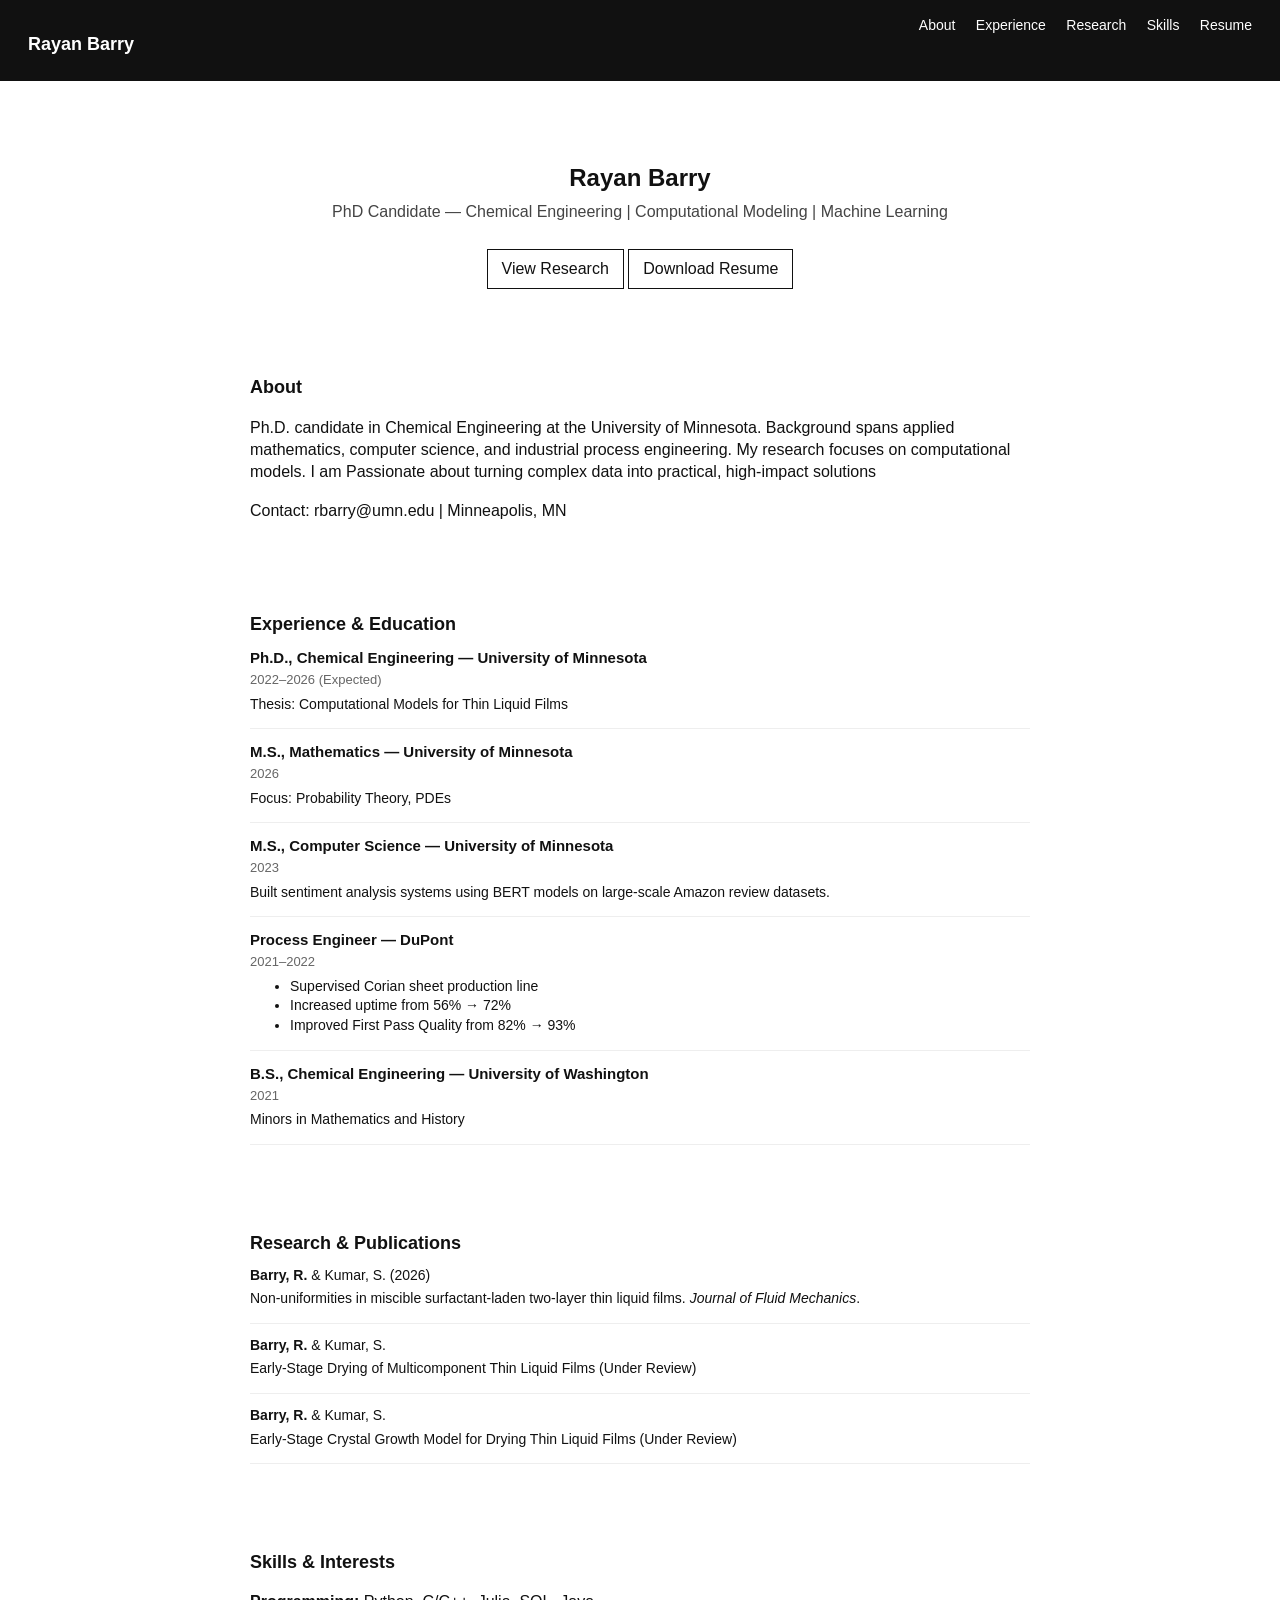
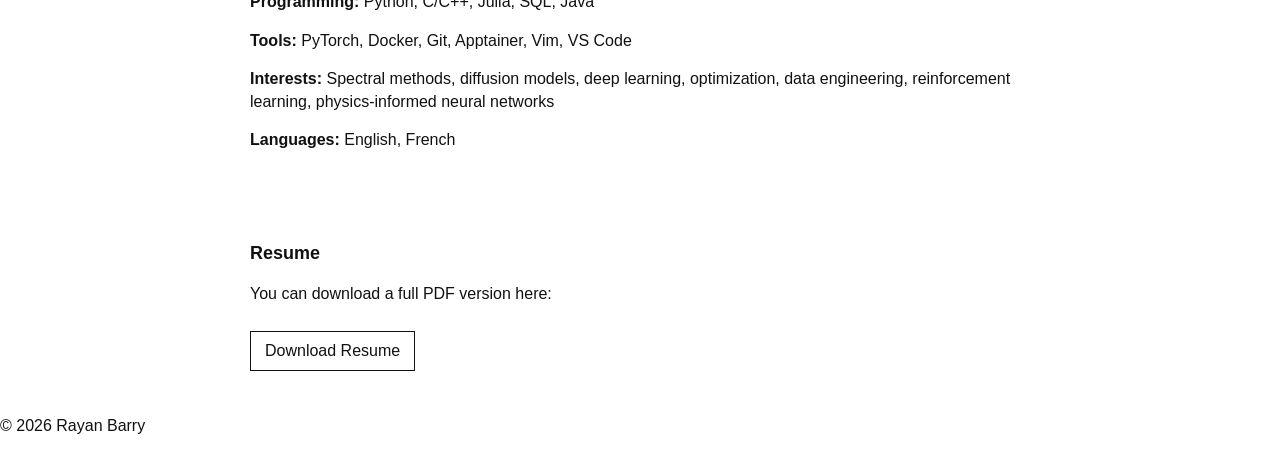
==== index.html @ a2fb9d9c "Update index.html" ====
<!DOCTYPE html>
<html>
<head>
  <meta charset="UTF-8">
  <title>Rayan Barry</title>
  <link rel="stylesheet" href="style.css">
</head>

<body>

<!-- NAV -->
<nav>
  <h2>Rayan Barry</h2>
  <div>
    <a href="#about">About</a>
    <a href="#experience">Experience</a>
    <a href="#research">Research</a>
    <a href="#skills">Skills</a>
    <a href="#resume">Resume</a>
  </div>
</nav>

<!-- HERO -->
<section class="hero">
  <h1>Rayan Barry</h1>
  <p>PhD Candidate — Chemical Engineering | Computational Modeling | Machine Learning</p>

  <div class="buttons">
    <a href="#research">View Research</a>
    <a href="Barry_26_Git.pdf" target="_blank">Download Resume</a>
  </div>
</section>

<!-- ABOUT -->
<section id="about">
  <h2>About</h2>
  <p>
    Ph.D. candidate in Chemical Engineering at the University of Minnesota.
    Background spans applied mathematics, computer science, and industrial process engineering.
    My research focuses on computational models. I am Passionate about turning complex data into practical, high-impact solutions
  </p>

  <p>
    Contact: rbarry@umn.edu | Minneapolis, MN
  </p>
</section>

<!-- EXPERIENCE -->
<section id="experience">
  <h2>Experience & Education</h2>

  <div class="item">
    <h3>Ph.D., Chemical Engineering — University of Minnesota</h3>
    <span>2022–2026 (Expected)</span>
    <p>Thesis: Computational Models for Thin Liquid Films</p>
  </div>

  <div class="item">
    <h3>M.S., Mathematics — University of Minnesota</h3>
    <span>2026</span>
    <p>Focus: Probability Theory, PDEs</p>
  </div>

  <div class="item">
    <h3>M.S., Computer Science — University of Minnesota</h3>
    <span>2023</span>
    <p>
      Built sentiment analysis systems using BERT models on large-scale Amazon review datasets.
    </p>
  </div>

  <div class="item">
    <h3>Process Engineer — DuPont</h3>
    <span>2021–2022</span>
    <ul>
      <li>Supervised Corian sheet production line</li>
      <li>Increased uptime from 56% → 72%</li>
      <li>Improved First Pass Quality from 82% → 93%</li>
    </ul>
  </div>

  <div class="item">
    <h3>B.S., Chemical Engineering — University of Washington</h3>
    <span>2021</span>
    <p>Minors in Mathematics and History</p>
  </div>

</section>

<!-- RESEARCH -->
<section id="research">
  <h2>Research & Publications</h2>

  <div class="item">
    <p><strong>Barry, R.</strong> & Kumar, S. (2026)</p>
    <p>
      Non-uniformities in miscible surfactant-laden two-layer thin liquid films.
      <em>Journal of Fluid Mechanics</em>.
    </p>
  </div>

  <div class="item">
    <p><strong>Barry, R.</strong> & Kumar, S.</p>
    <p>Early-Stage Drying of Multicomponent Thin Liquid Films (Under Review)</p>
  </div>

  <div class="item">
    <p><strong>Barry, R.</strong> & Kumar, S.</p>
    <p>Early-Stage Crystal Growth Model for Drying Thin Liquid Films (Under Review)</p>
  </div>

</section>

<!-- SKILLS -->
<section id="skills">
  <h2>Skills & Interests</h2>

  <p><strong>Programming:</strong> Python, C/C++, Julia, SQL, Java</p>
  <p><strong>Tools:</strong> PyTorch, Docker, Git, Apptainer, Vim, VS Code</p>

  <p>
    <strong>Interests:</strong> Spectral methods, diffusion models, deep learning,
    optimization, data engineering, reinforcement learning, physics-informed neural networks
  </p>

  <p><strong>Languages:</strong> English, French</p>
</section>

<!-- RESUME -->
<section id="resume">
  <h2>Resume</h2>
  <p>You can download a full PDF version here:</p>
  <a class="button" href="Barry_26_Git.pdf" target="_blank">Download Resume</a>
</section>

<footer>
  <p>© 2026 Rayan Barry</p>
</footer>

</body>
</html>
---- style.css ----
body {
  font-family: Arial, sans-serif;
  margin: 0;
  line-height: 1.4;
  background: #ffffff;
  color: #111;
}

/* NAV */
nav {
  display: flex;
  justify-content: space-between;
  padding: 14px 28px;
  background: #111;
  color: white;
}

nav a {
  color: white;
  margin-left: 16px;
  text-decoration: none;
  font-size: 14px;
}

/* HERO */
.hero {
  text-align: center;
  padding: 60px 20px 40px;
  background: white;
}

.hero h1 {
  margin-bottom: 6px;
}

.hero p {
  margin-top: 0;
  color: #444;
}

/* SECTIONS */
section {
  max-width: 780px;
  margin: 0 auto;
  padding: 28px 20px;
}

/* HEADINGS */
h2 {
  margin: 18px 0 10px;
  font-size: 18px;
}

/* EXPERIENCE ITEMS */
.item {
  margin-bottom: 12px;
}

.item h3 {
  margin: 0;
  font-size: 15px;
}

.item span {
  font-size: 13px;
  color: #666;
}

.item p, .item ul {
  margin: 4px 0;
  font-size: 14px;
}

/* BUTTONS */
a.button, .buttons a {
  display: inline-block;
  padding: 8px 14px;
  margin-top: 10px;
  border: 1px solid #111;
  text-decoration: none;
  color: #111;
}

a.button:hover {
  background: #111;
  color: white;
}
.item {
  padding-bottom: 10px;
  border-bottom: 1px solid #eee;
}
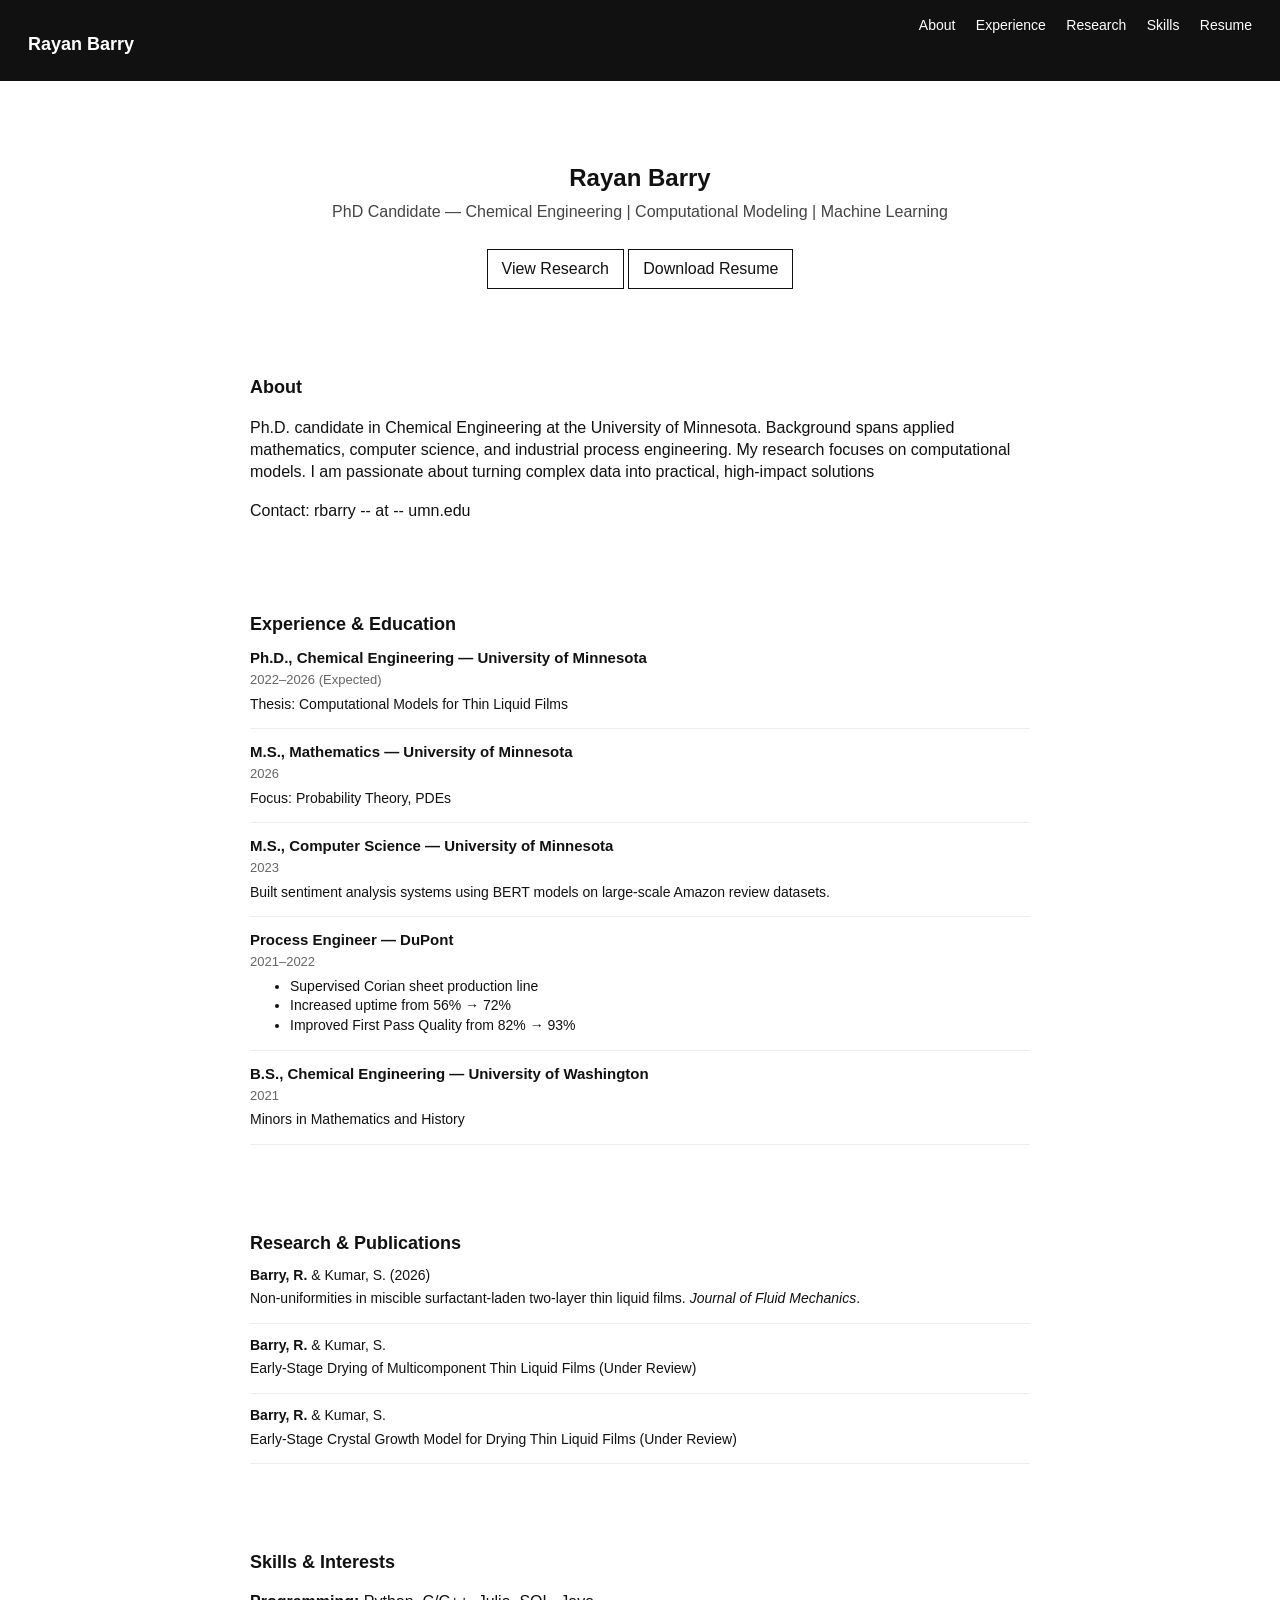
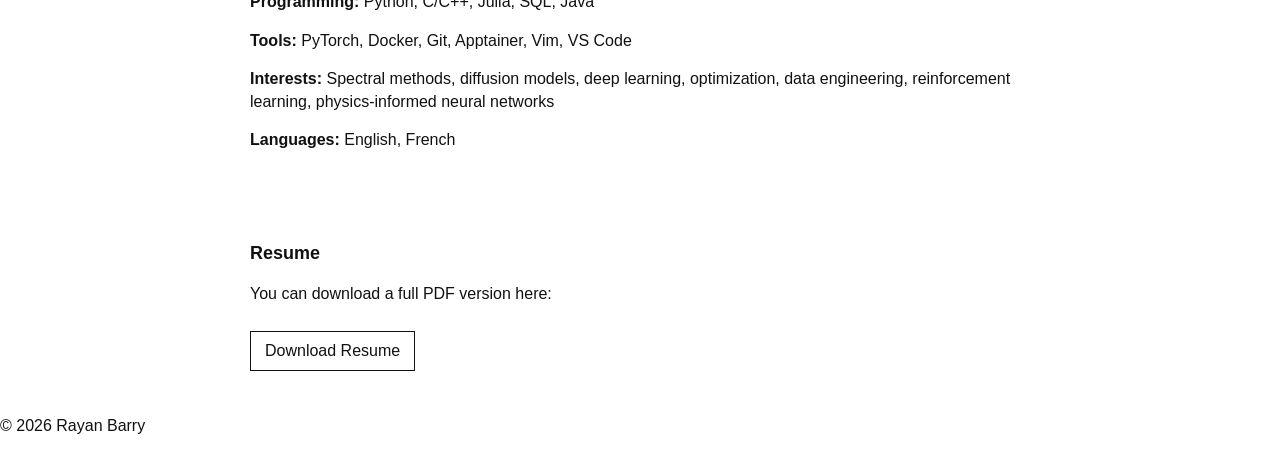
==== commit 21f9331e: "Fix typos in research description and contact email" ====
--- a/index.html
+++ b/index.html
@@ -37,11 +37,11 @@
   <p>
     Ph.D. candidate in Chemical Engineering at the University of Minnesota.
     Background spans applied mathematics, computer science, and industrial process engineering.
-    My research focuses on computational models. I am Passionate about turning complex data into practical, high-impact solutions
+    My research focuses on computational models. I am passionate about turning complex data into practical, high-impact solutions
   </p>
 
   <p>
-    Contact: rbarry@umn.edu | Minneapolis, MN
+    Contact: rbarry -- at -- umn.edu
   </p>
 </section>
 
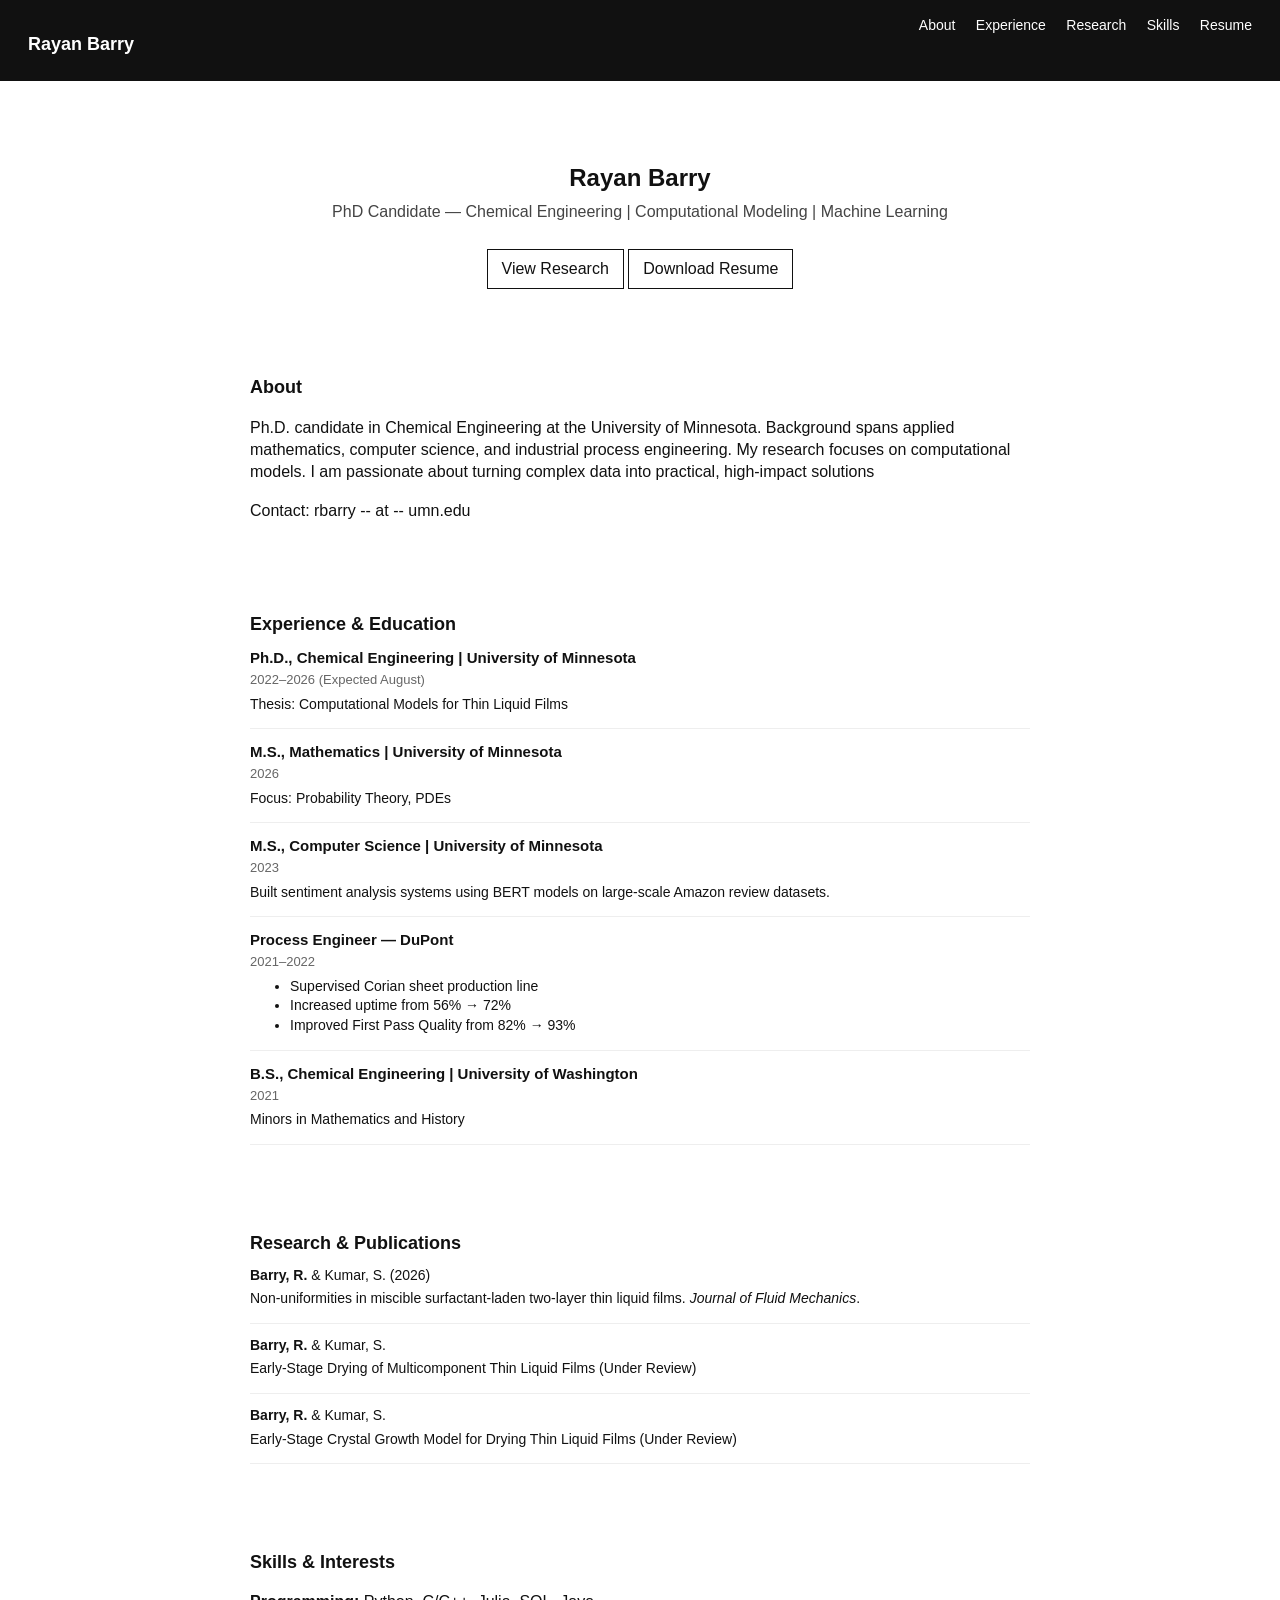
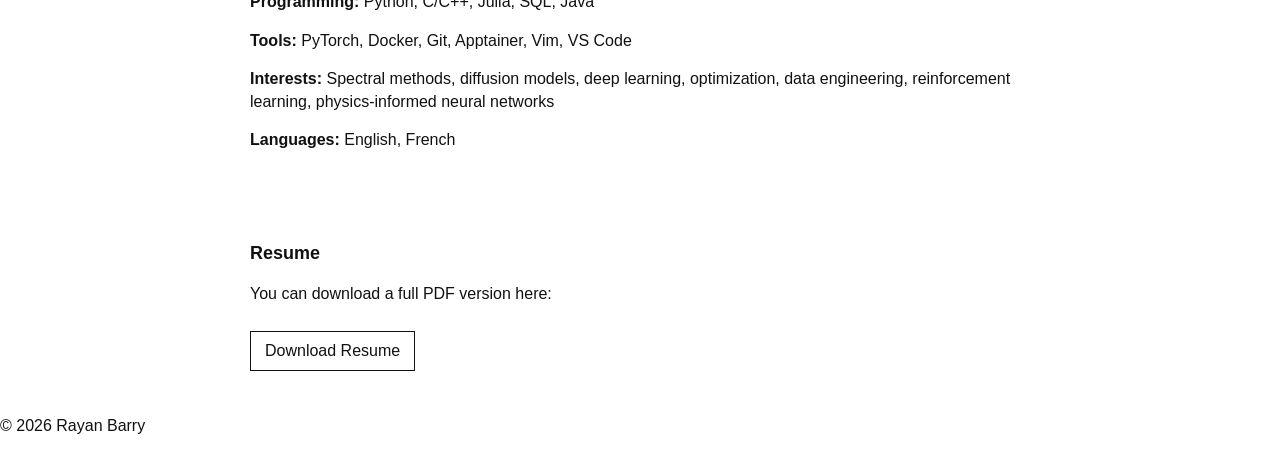
==== commit 3d504231: "Update index.html" ====
--- a/index.html
+++ b/index.html
@@ -50,19 +50,19 @@
   <h2>Experience & Education</h2>
 
   <div class="item">
-    <h3>Ph.D., Chemical Engineering — University of Minnesota</h3>
-    <span>2022–2026 (Expected)</span>
+    <h3>Ph.D., Chemical Engineering | University of Minnesota</h3>
+    <span>2022–2026 (Expected August)</span>
     <p>Thesis: Computational Models for Thin Liquid Films</p>
   </div>
 
   <div class="item">
-    <h3>M.S., Mathematics — University of Minnesota</h3>
+    <h3>M.S., Mathematics | University of Minnesota</h3>
     <span>2026</span>
     <p>Focus: Probability Theory, PDEs</p>
   </div>
 
   <div class="item">
-    <h3>M.S., Computer Science — University of Minnesota</h3>
+    <h3>M.S., Computer Science | University of Minnesota</h3>
     <span>2023</span>
     <p>
       Built sentiment analysis systems using BERT models on large-scale Amazon review datasets.
@@ -80,7 +80,7 @@
   </div>
 
   <div class="item">
-    <h3>B.S., Chemical Engineering — University of Washington</h3>
+    <h3>B.S., Chemical Engineering | University of Washington</h3>
     <span>2021</span>
     <p>Minors in Mathematics and History</p>
   </div>
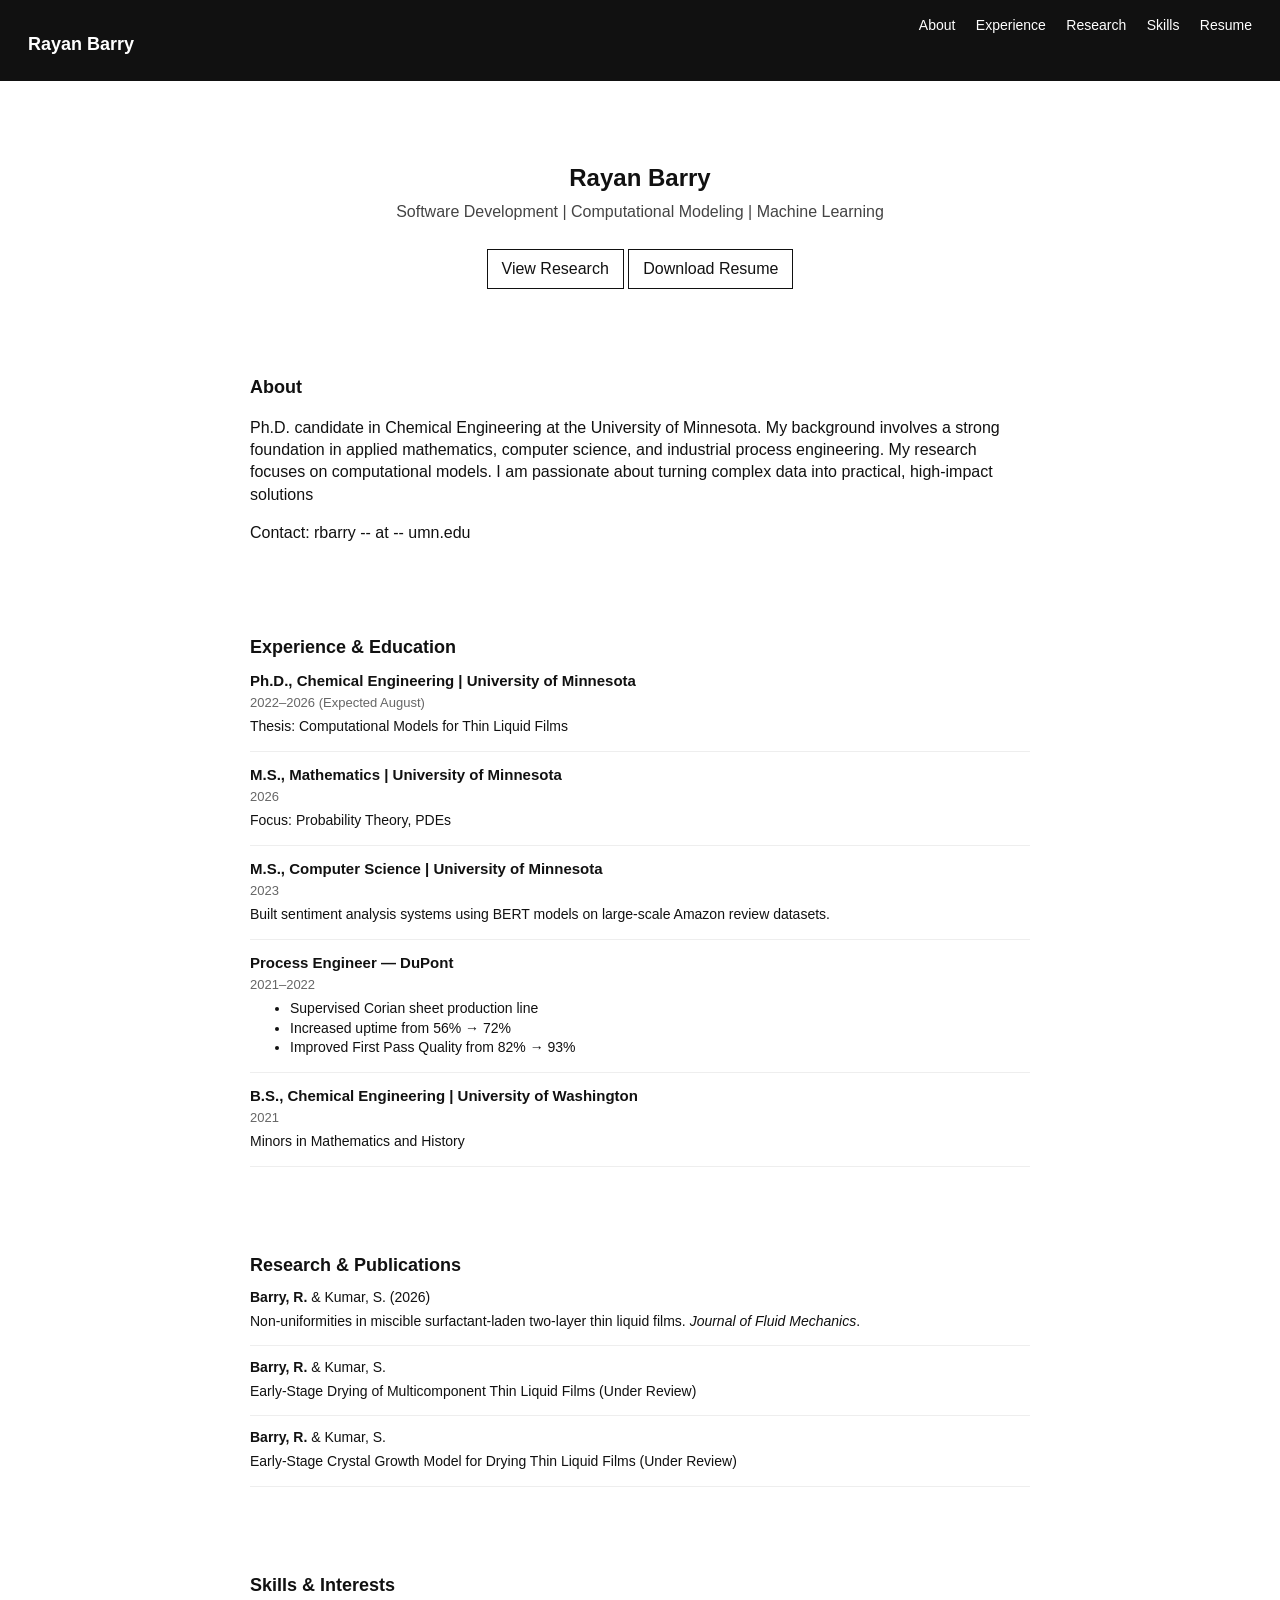
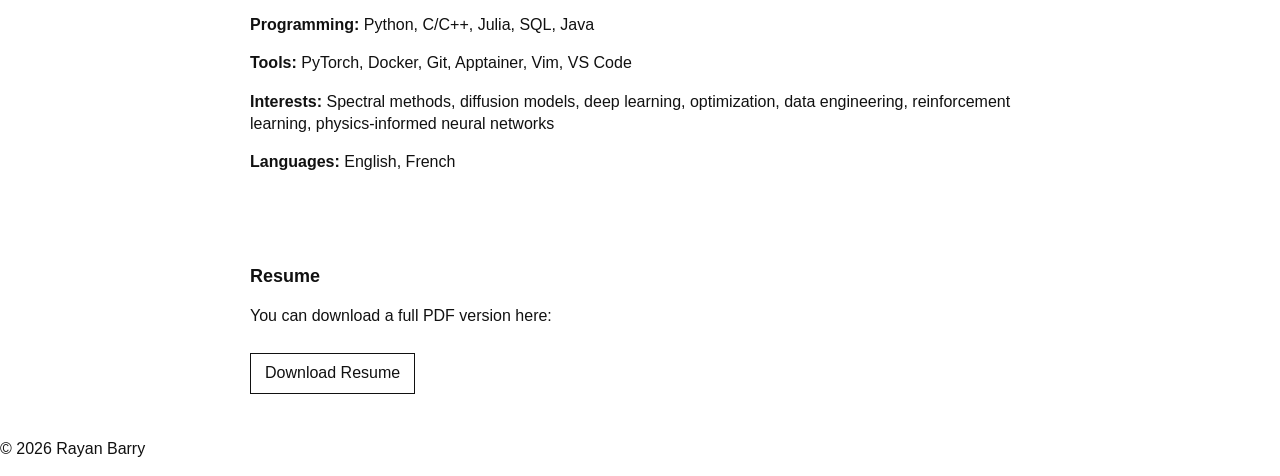
==== commit 1751842b: "Revise hero section and about paragraph Updated the description to reflect a focus on software devel" ====
--- a/index.html
+++ b/index.html
@@ -23,7 +23,7 @@
 <!-- HERO -->
 <section class="hero">
   <h1>Rayan Barry</h1>
-  <p>PhD Candidate — Chemical Engineering | Computational Modeling | Machine Learning</p>
+  <p>Software Development | Computational Modeling | Machine Learning</p>
 
   <div class="buttons">
     <a href="#research">View Research</a>
@@ -36,7 +36,7 @@
   <h2>About</h2>
   <p>
     Ph.D. candidate in Chemical Engineering at the University of Minnesota.
-    Background spans applied mathematics, computer science, and industrial process engineering.
+    My background involves a strong foundation in applied mathematics, computer science, and industrial process engineering.
     My research focuses on computational models. I am passionate about turning complex data into practical, high-impact solutions
   </p>
 
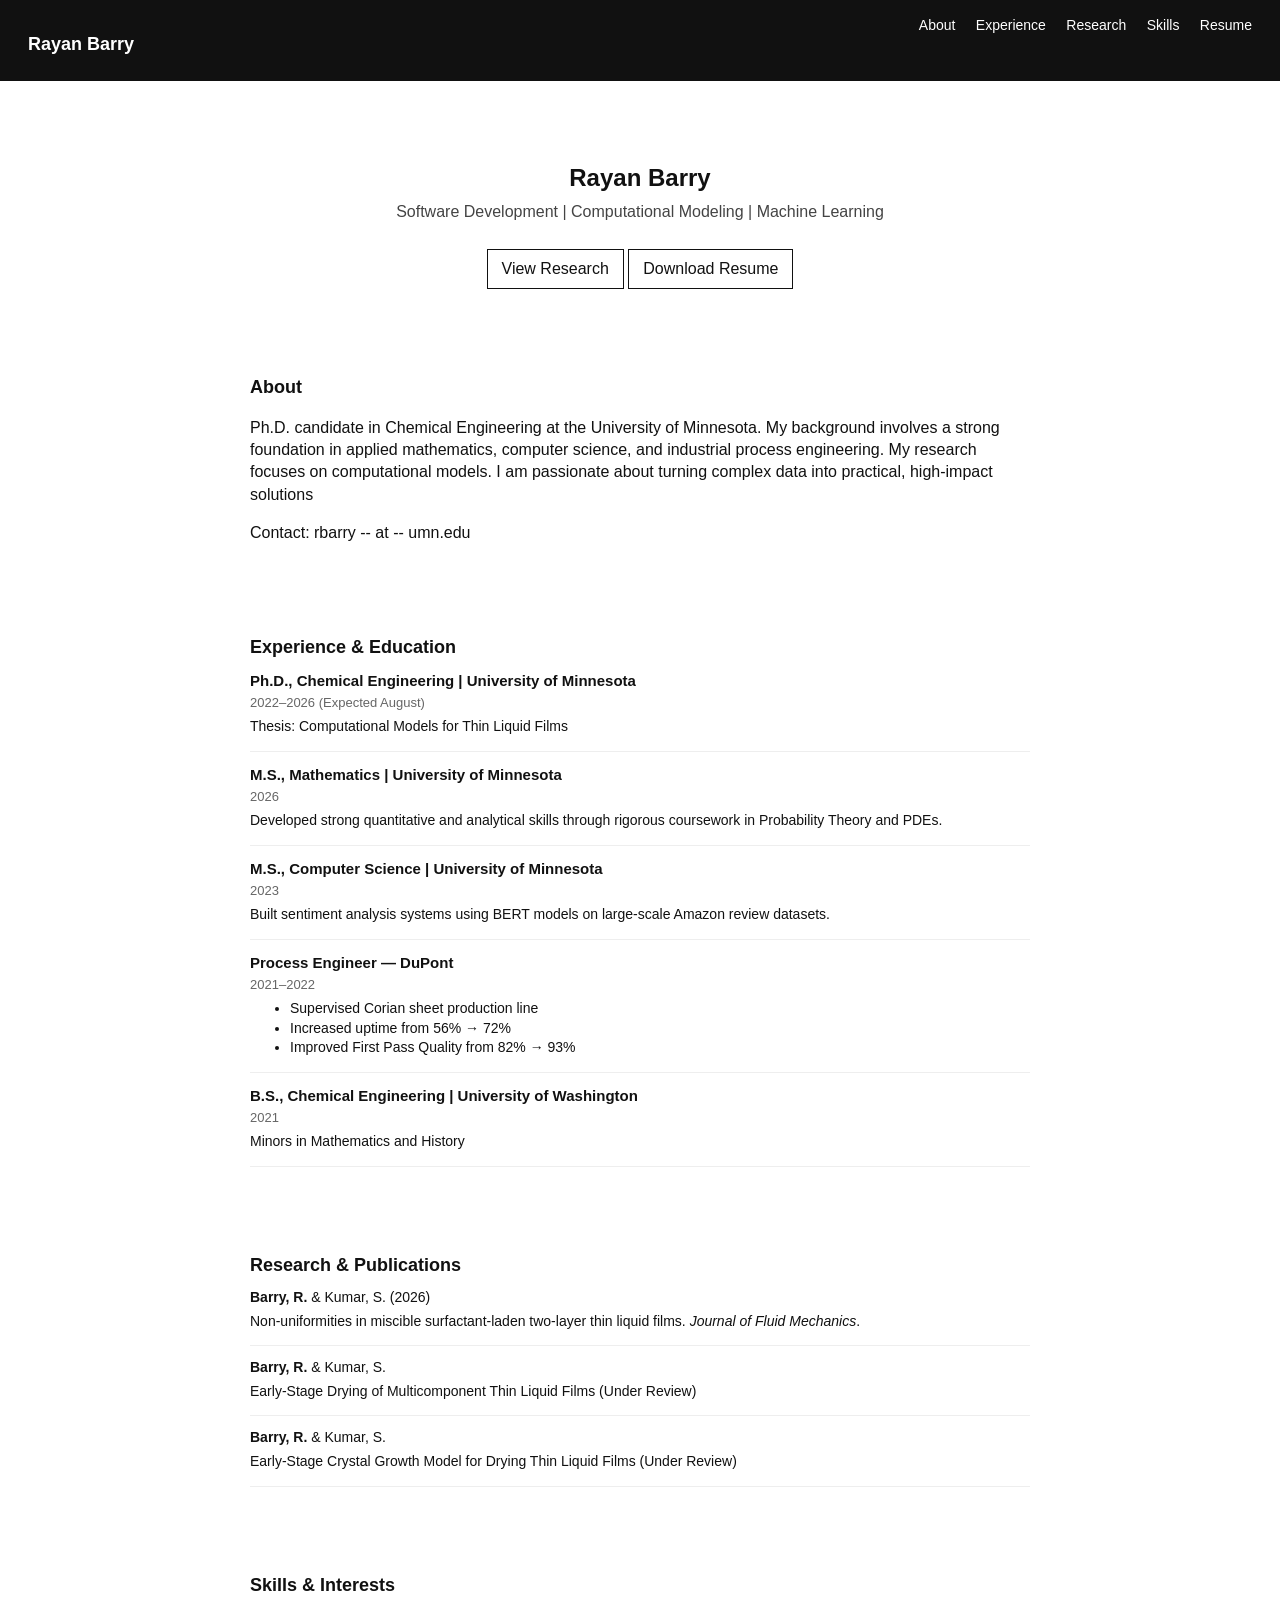
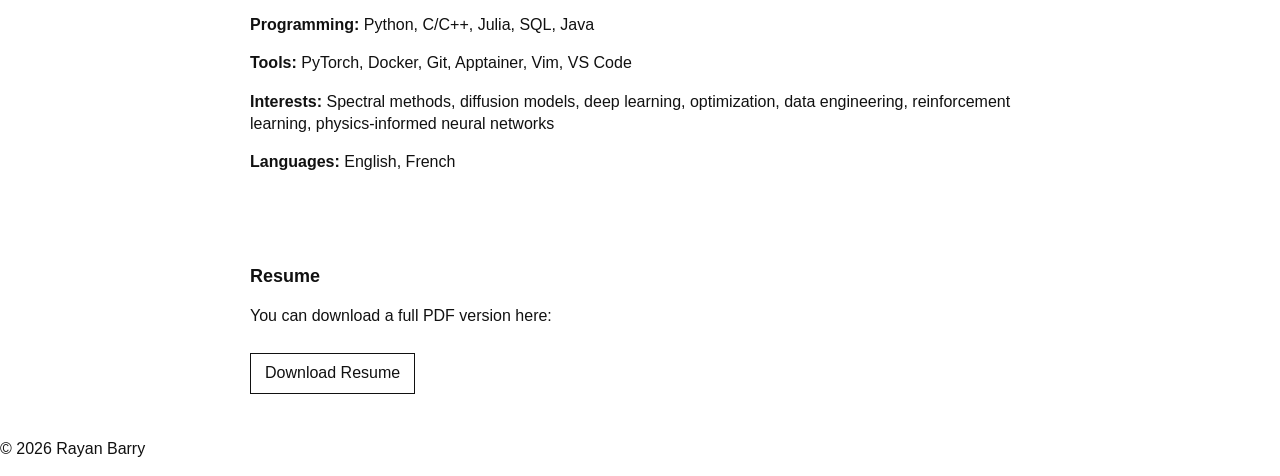
==== commit 952a961a: "Update description for Mathematics degree" ====
--- a/index.html
+++ b/index.html
@@ -58,7 +58,7 @@
   <div class="item">
     <h3>M.S., Mathematics | University of Minnesota</h3>
     <span>2026</span>
-    <p>Focus: Probability Theory, PDEs</p>
+    <p>Developed strong quantitative and analytical skills through rigorous coursework in Probability Theory and PDEs. </p>
   </div>
 
   <div class="item">
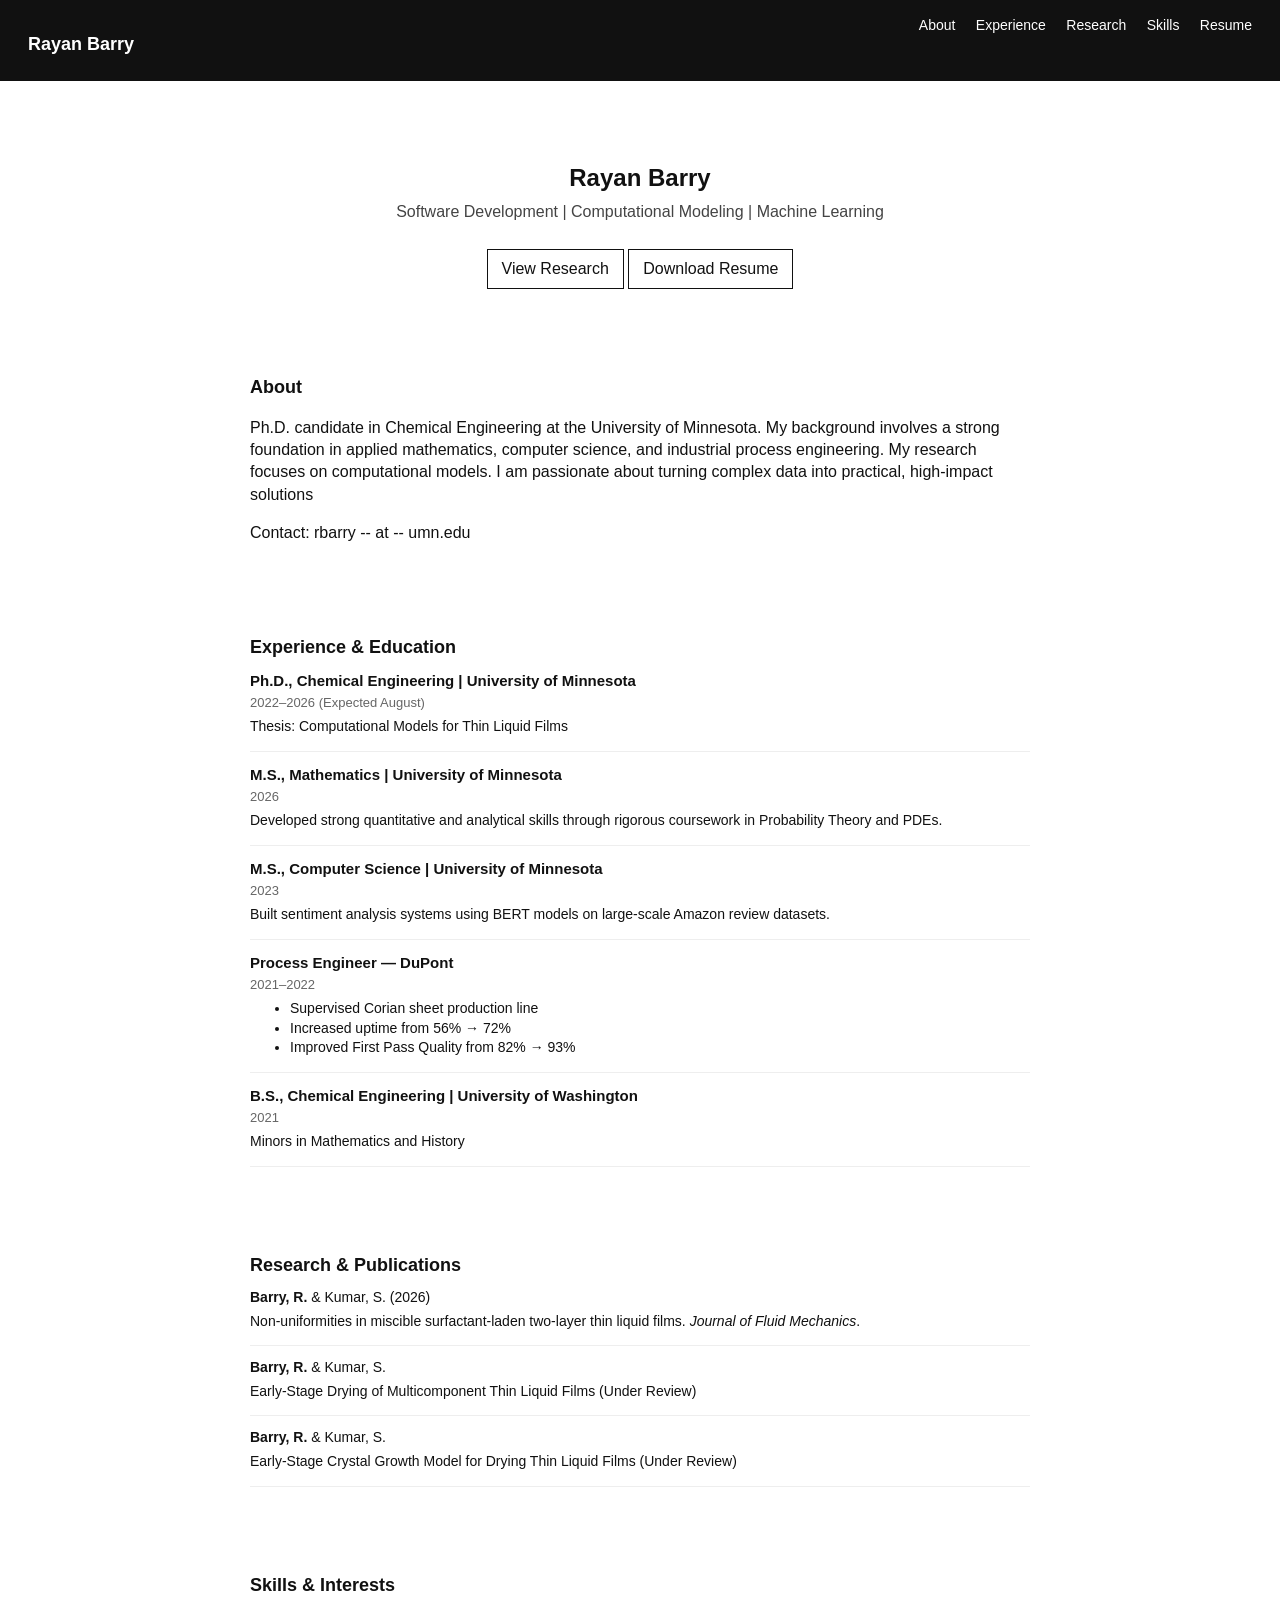
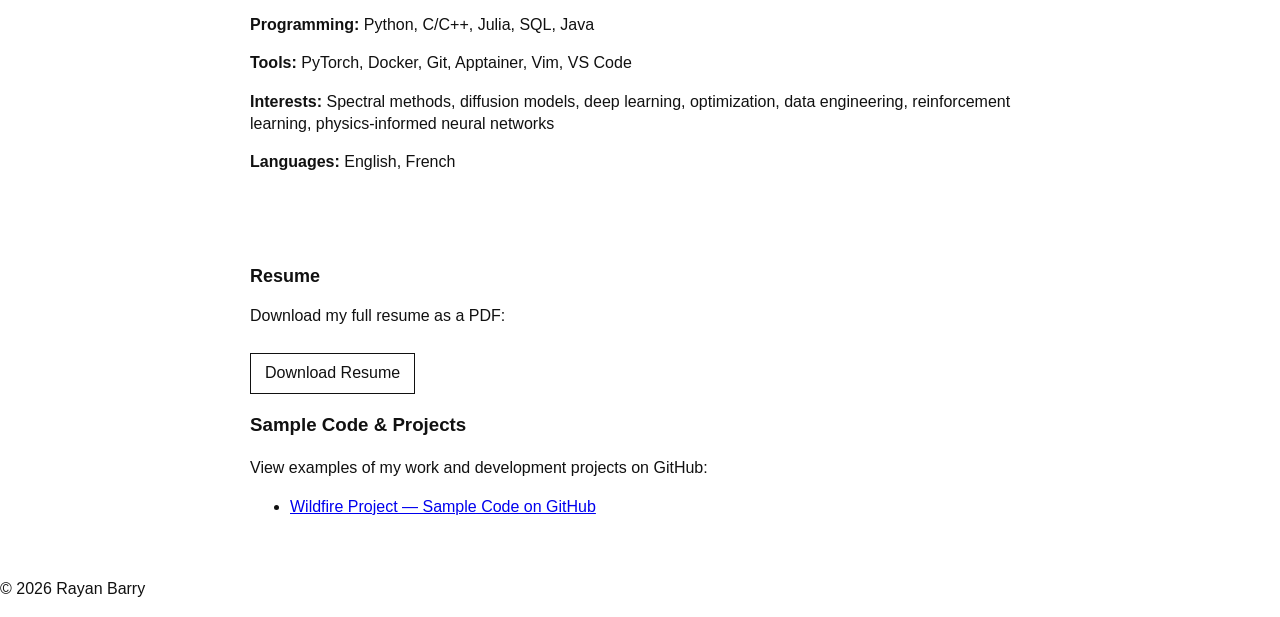
==== commit 9fc915e4: "Enhance resume section with project links Updated resume section with a new description and added a " ====
--- a/index.html
+++ b/index.html
@@ -129,8 +129,27 @@
 <!-- RESUME -->
 <section id="resume">
   <h2>Resume</h2>
-  <p>You can download a full PDF version here:</p>
-  <a class="button" href="Barry_26_Git.pdf" target="_blank">Download Resume</a>
+
+  <p>
+    Download my full resume as a PDF:
+  </p>
+
+  <a class="button" href="Barry_26_Git.pdf" target="_blank" rel="noopener noreferrer">
+    Download Resume
+  </a>
+
+  <h3>Sample Code & Projects</h3>
+  <p>
+    View examples of my work and development projects on GitHub:
+  </p>
+
+  <ul>
+    <li>
+      <a href="https://github.com/RayanJobs/WildfireProject" target="_blank" rel="noopener noreferrer">
+        Wildfire Project — Sample Code on GitHub
+      </a>
+    </li>
+  </ul>
 </section>
 
 <footer>
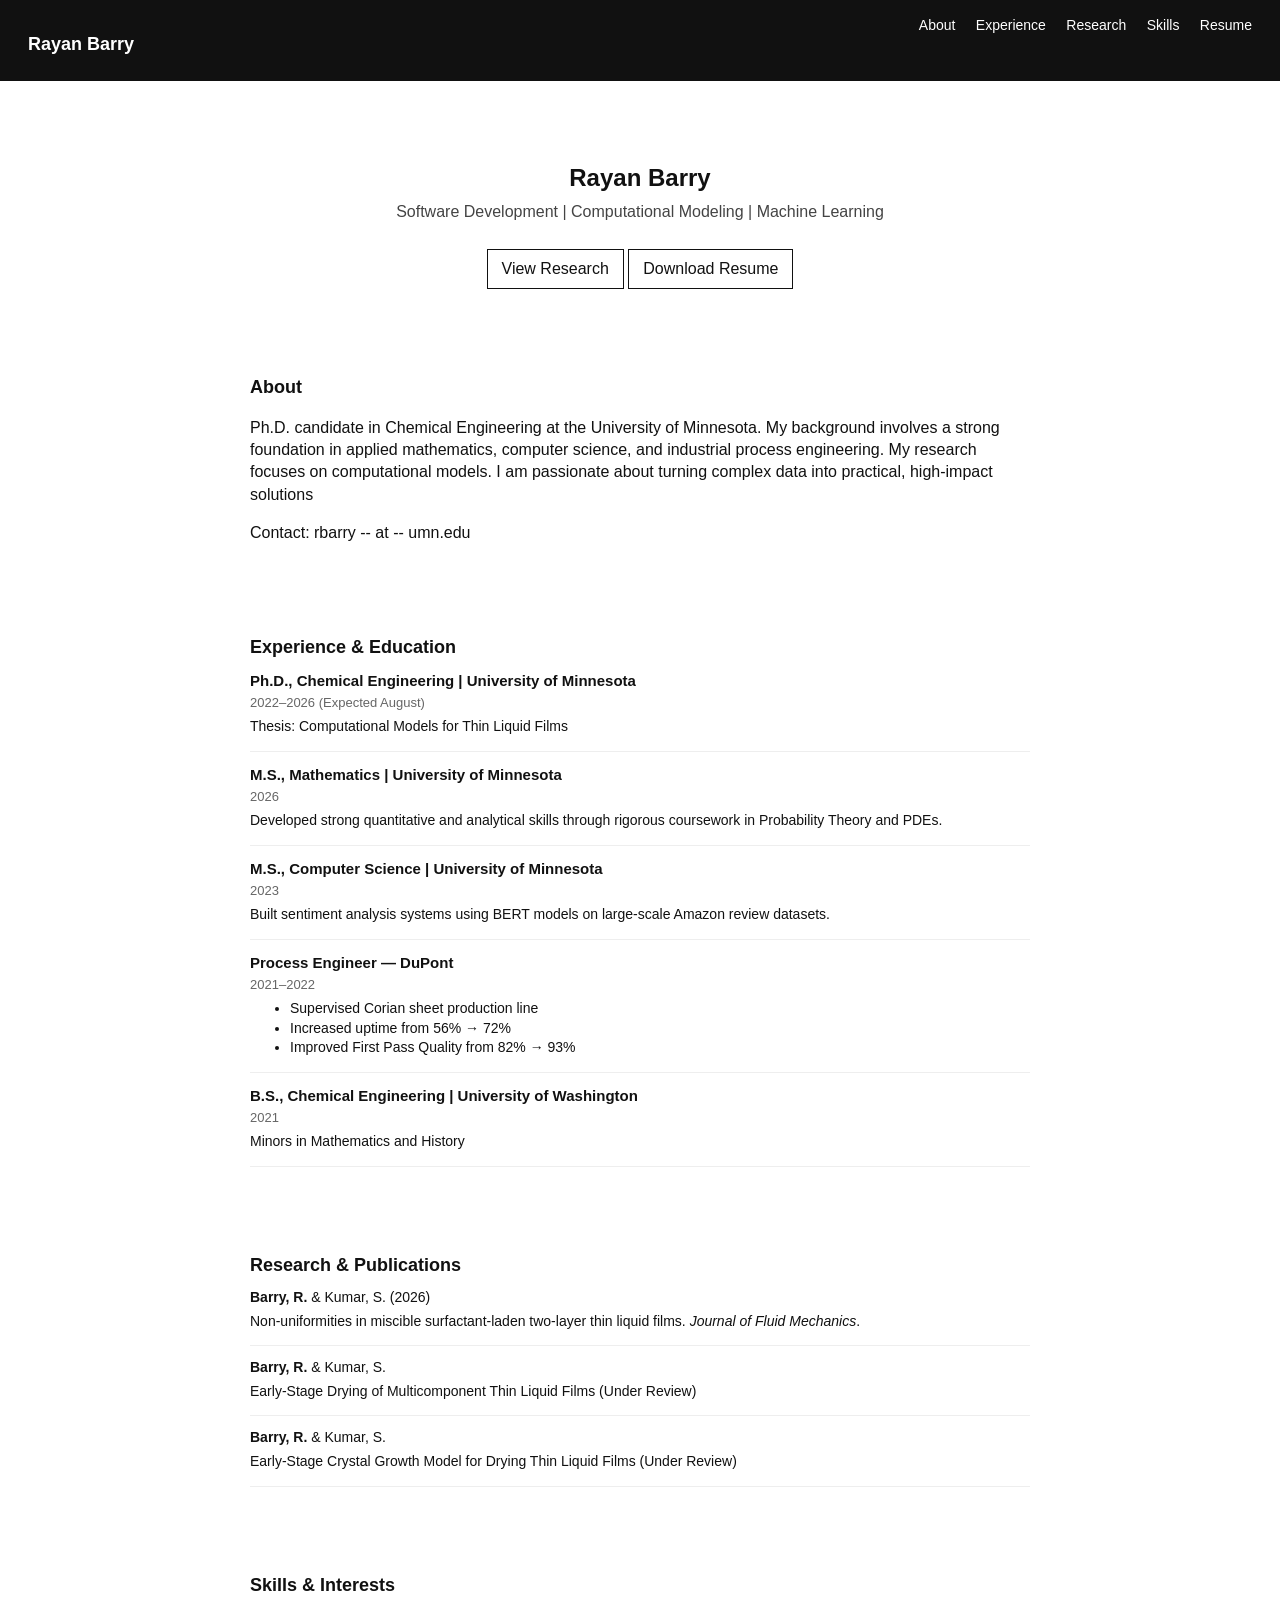
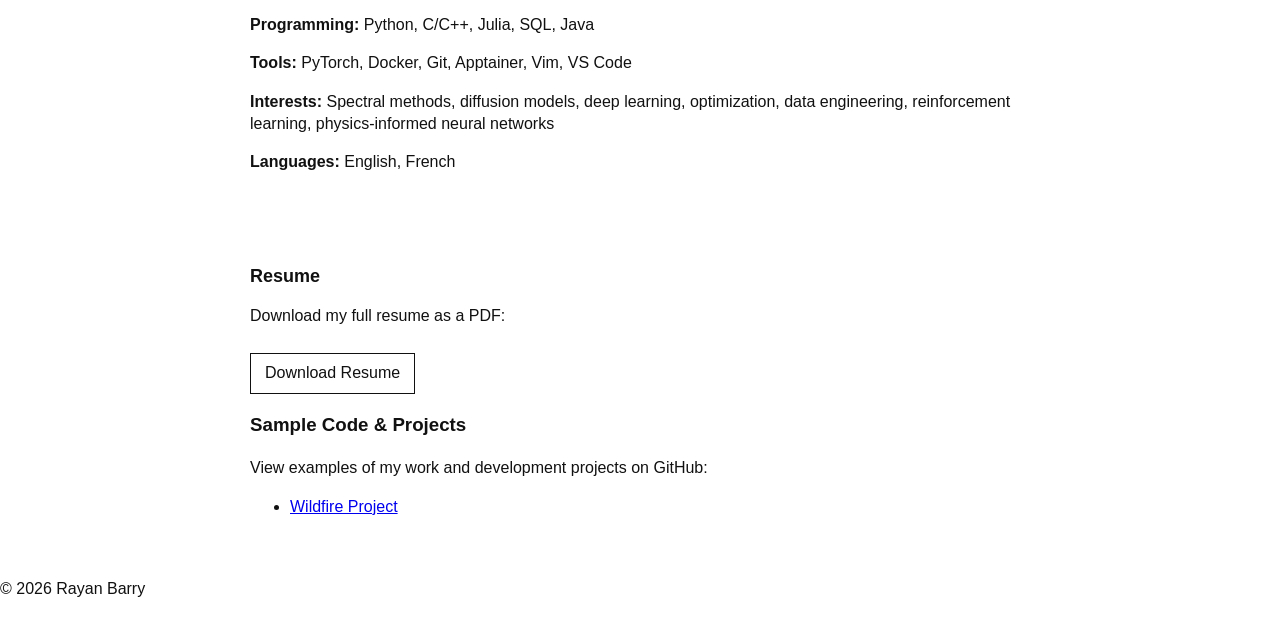
==== commit 9e065d05: "Update index.html" ====
--- a/index.html
+++ b/index.html
@@ -146,7 +146,7 @@
   <ul>
     <li>
       <a href="https://github.com/RayanJobs/WildfireProject" target="_blank" rel="noopener noreferrer">
-        Wildfire Project — Sample Code on GitHub
+        Wildfire Project
       </a>
     </li>
   </ul>
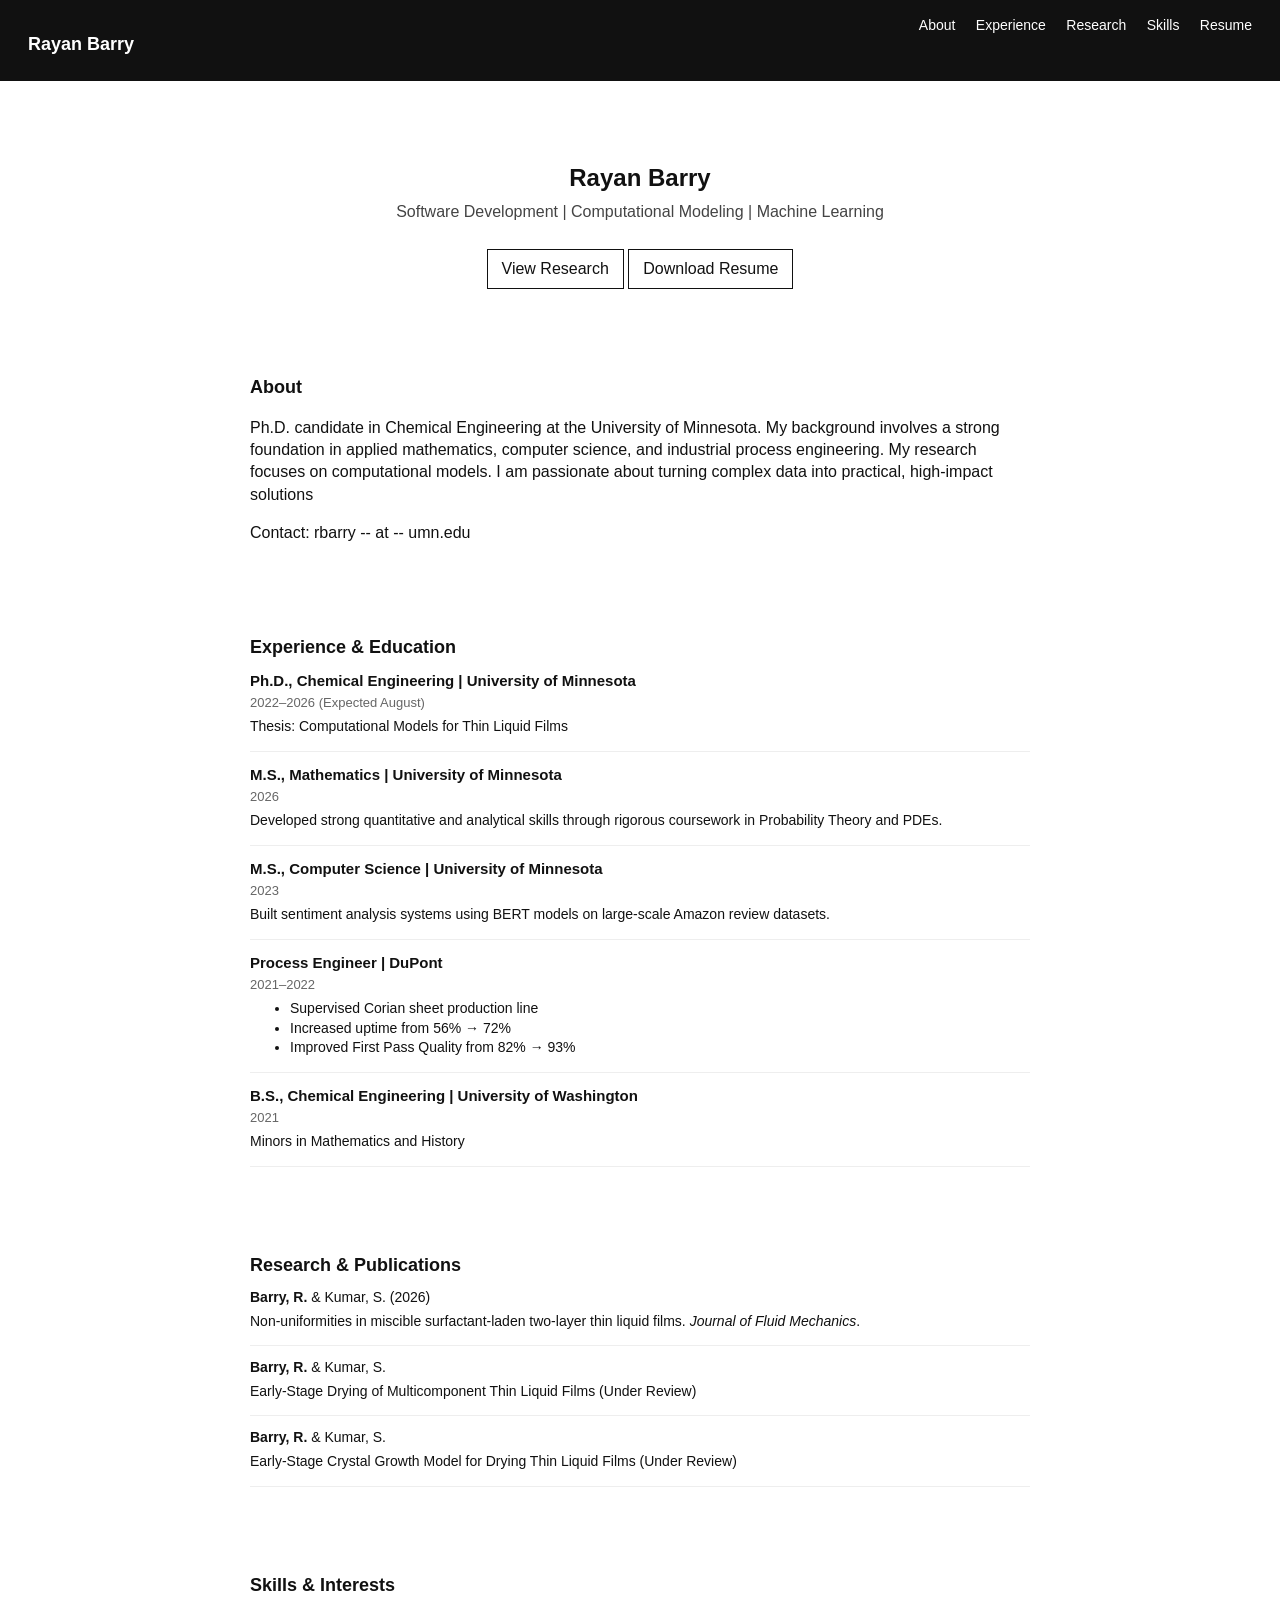
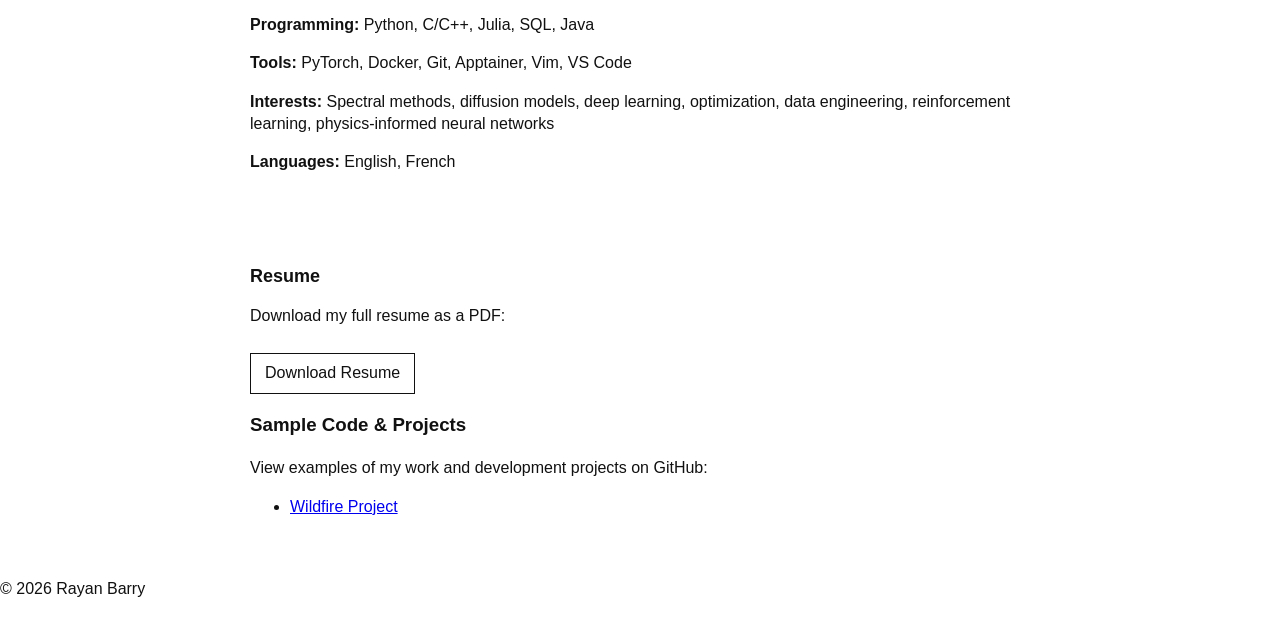
==== commit 93773c52: "Update job title format for Process Engineer" ====
--- a/index.html
+++ b/index.html
@@ -70,7 +70,7 @@
   </div>
 
   <div class="item">
-    <h3>Process Engineer — DuPont</h3>
+    <h3>Process Engineer | DuPont</h3>
     <span>2021–2022</span>
     <ul>
       <li>Supervised Corian sheet production line</li>
